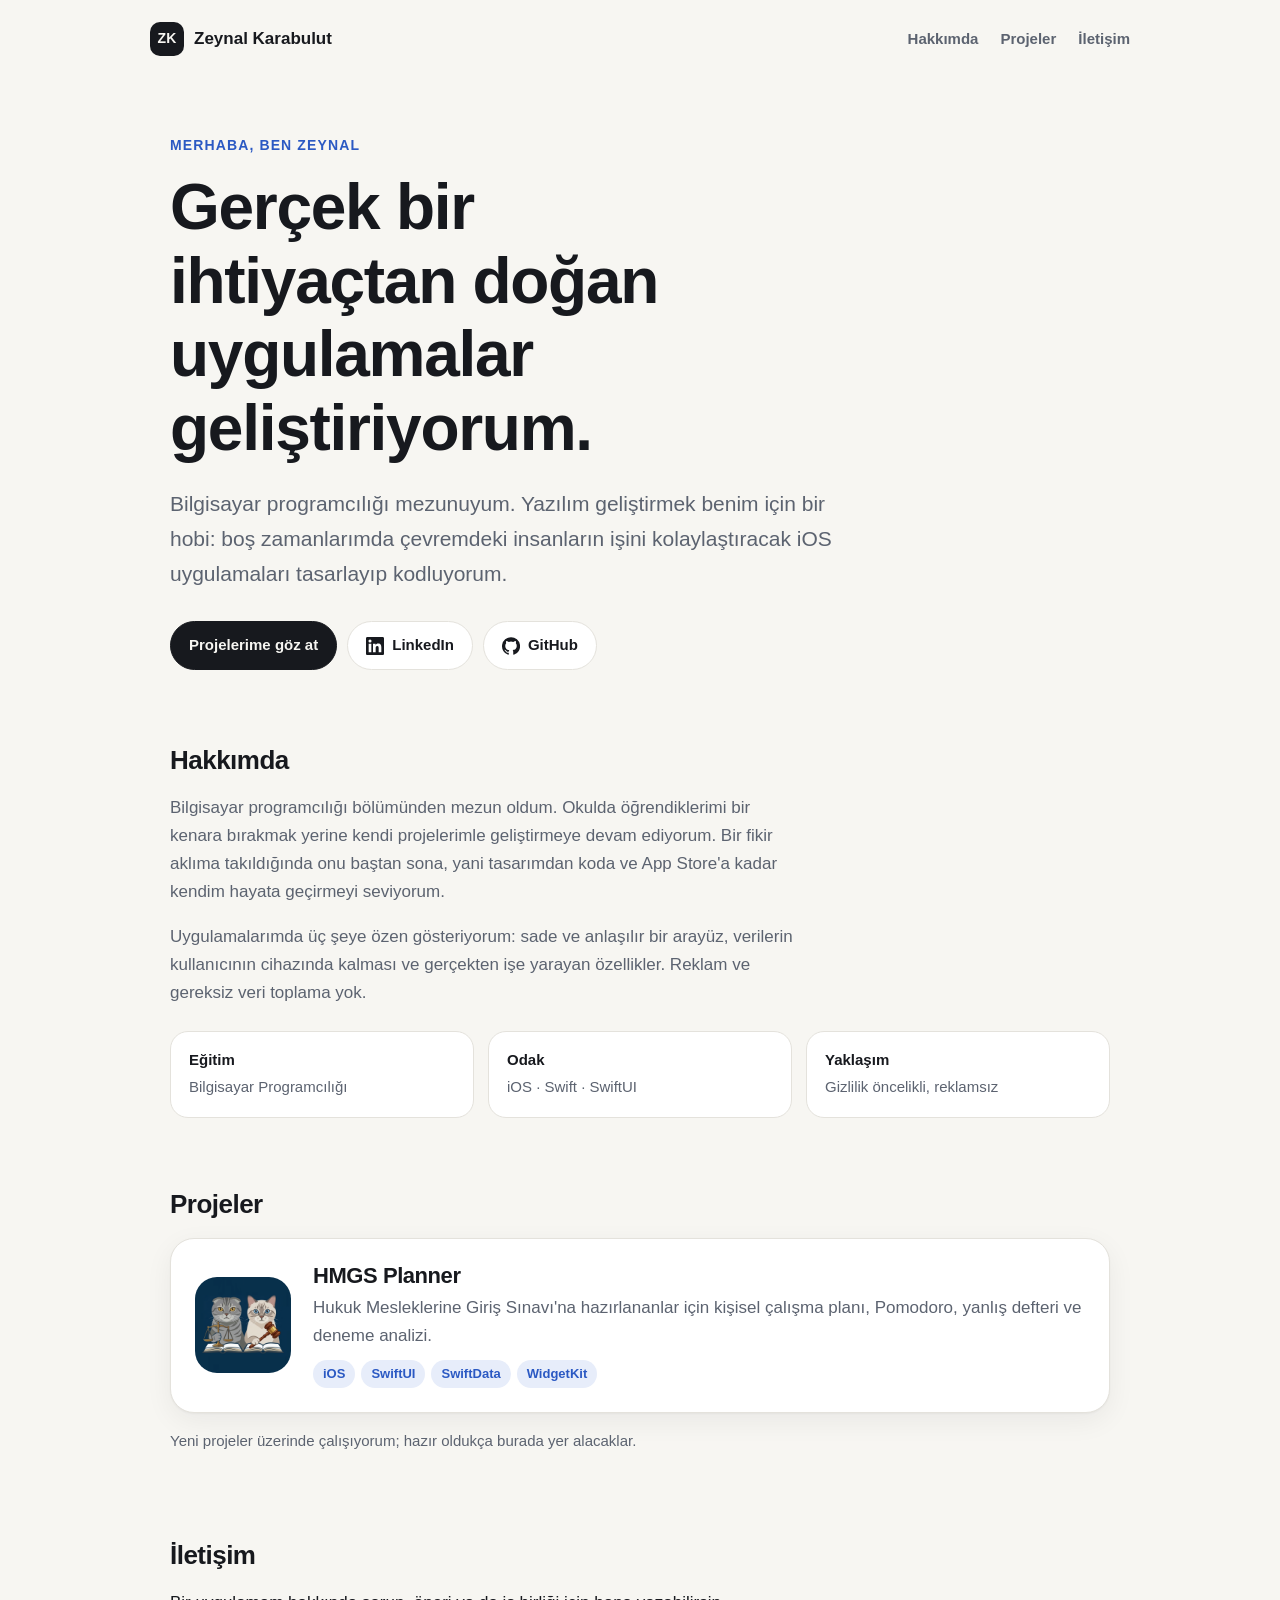
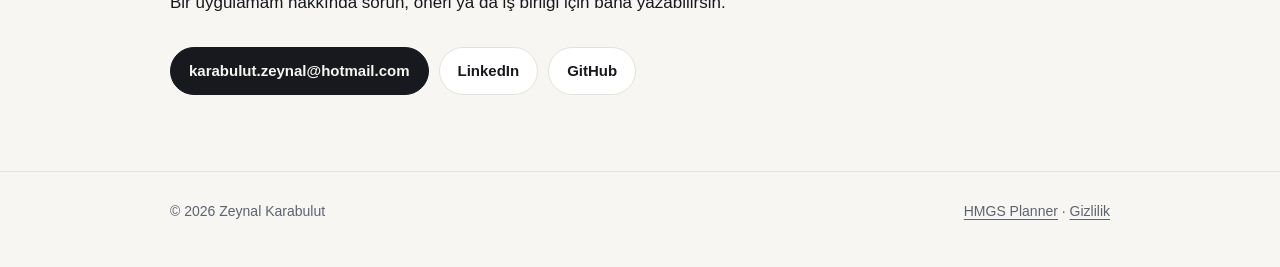
==== index.html @ d1e0a4f1 "Kişisel site: ana sayfa, HMGS Planner tanıtım, destek ve gizlilik sayfaları Co-Authored-By: Claude O" ====
<!doctype html>
<html lang="tr">
<head>
<meta charset="utf-8">
<meta name="viewport" content="width=device-width, initial-scale=1">
<title>Zeynal Karabulut – Yazılım geliştirici</title>
<meta name="description" content="Zeynal Karabulut: bilgisayar programcılığı mezunu, hobi olarak iOS uygulamaları geliştiriyor. Projeler, iletişim ve uygulama destek sayfaları.">
<meta property="og:title" content="Zeynal Karabulut">
<meta property="og:description" content="Bilgisayar programcılığı mezunu, hobi olarak iOS uygulamaları geliştiriyor.">
<meta property="og:url" content="https://zeynalkarabulut.com/">
<meta property="og:type" content="website">
<link rel="canonical" href="https://zeynalkarabulut.com/">
<link rel="stylesheet" href="/assets/style.css">
</head>
<body>
<header class="wrap nav">
  <a class="brand" href="/"><span class="mono">ZK</span><span>Zeynal Karabulut</span></a>
  <ul>
    <li><a href="#hakkimda">Hakkımda</a></li>
    <li><a href="#projeler">Projeler</a></li>
    <li><a href="#iletisim">İletişim</a></li>
  </ul>
</header>

<main class="wrap">
  <section class="intro">
    <p class="eyebrow">Merhaba, ben Zeynal</p>
    <h1>Gerçek bir ihtiyaçtan doğan uygulamalar geliştiriyorum.</h1>
    <p class="lead">Bilgisayar programcılığı mezunuyum. Yazılım geliştirmek benim için bir hobi: boş zamanlarımda çevremdeki insanların işini kolaylaştıracak iOS uygulamaları tasarlayıp kodluyorum.</p>
    <div class="links">
      <a class="btn primary" href="#projeler">Projelerime göz at</a>
      <a class="btn" href="https://www.linkedin.com/in/zeynal-karabulut-3a47b5211/" rel="me noopener" target="_blank">
        <svg viewBox="0 0 24 24" aria-hidden="true"><path d="M20.45 20.45h-3.56v-5.57c0-1.33-.02-3.04-1.85-3.04-1.86 0-2.14 1.45-2.14 2.94v5.67H9.35V9h3.41v1.56h.05c.48-.9 1.64-1.85 3.37-1.85 3.6 0 4.27 2.37 4.27 5.46v6.28zM5.34 7.43a2.06 2.06 0 1 1 0-4.13 2.06 2.06 0 0 1 0 4.13zM7.12 20.45H3.56V9h3.56v11.45zM22.22 0H1.77C.79 0 0 .77 0 1.73v20.54C0 23.23.79 24 1.77 24h20.45c.98 0 1.78-.77 1.78-1.73V1.73C24 .77 23.2 0 22.22 0z"/></svg>
        LinkedIn
      </a>
      <a class="btn" href="https://github.com/ByteBuccaneerr" rel="me noopener" target="_blank">
        <svg viewBox="0 0 24 24" aria-hidden="true"><path d="M12 .3a12 12 0 0 0-3.8 23.38c.6.12.83-.26.83-.57v-2.2c-3.34.73-4.04-1.42-4.04-1.42-.55-1.4-1.34-1.77-1.34-1.77-1.08-.74.09-.73.09-.73 1.2.09 1.83 1.24 1.83 1.24 1.07 1.83 2.8 1.3 3.49 1 .1-.78.42-1.3.76-1.6-2.67-.3-5.47-1.33-5.47-5.93 0-1.31.47-2.38 1.24-3.22-.13-.3-.54-1.52.12-3.18 0 0 1-.32 3.3 1.23a11.5 11.5 0 0 1 6 0c2.28-1.55 3.29-1.23 3.29-1.23.66 1.66.25 2.88.12 3.18.77.84 1.24 1.91 1.24 3.22 0 4.61-2.81 5.62-5.48 5.92.43.37.81 1.1.81 2.22v3.29c0 .32.22.7.83.58A12 12 0 0 0 12 .3"/></svg>
        GitHub
      </a>
    </div>
  </section>

  <section id="hakkimda" class="about">
    <h2 class="section-title">Hakkımda</h2>
    <p>Bilgisayar programcılığı bölümünden mezun oldum. Okulda öğrendiklerimi bir kenara bırakmak yerine kendi projelerimle geliştirmeye devam ediyorum. Bir fikir aklıma takıldığında onu baştan sona, yani tasarımdan koda ve App Store'a kadar kendim hayata geçirmeyi seviyorum.</p>
    <p>Uygulamalarımda üç şeye özen gösteriyorum: sade ve anlaşılır bir arayüz, verilerin kullanıcının cihazında kalması ve gerçekten işe yarayan özellikler. Reklam ve gereksiz veri toplama yok.</p>
    <div class="facts">
      <div class="fact"><b>Eğitim</b><span>Bilgisayar Programcılığı</span></div>
      <div class="fact"><b>Odak</b><span>iOS · Swift · SwiftUI</span></div>
      <div class="fact"><b>Yaklaşım</b><span>Gizlilik öncelikli, reklamsız</span></div>
    </div>
  </section>

  <section id="projeler">
    <h2 class="section-title">Projeler</h2>
    <a class="project" href="/hmgs-planner/">
      <img src="/assets/hmgs-planner/icon.png" alt="HMGS Planner simgesi" width="96" height="96">
      <div>
        <h3>HMGS Planner</h3>
        <p>Hukuk Mesleklerine Giriş Sınavı'na hazırlananlar için kişisel çalışma planı, Pomodoro, yanlış defteri ve deneme analizi.</p>
        <div class="tags"><span class="tag">iOS</span><span class="tag">SwiftUI</span><span class="tag">SwiftData</span><span class="tag">WidgetKit</span></div>
      </div>
    </a>
    <p class="note">Yeni projeler üzerinde çalışıyorum; hazır oldukça burada yer alacaklar.</p>
  </section>

  <section id="iletisim">
    <h2 class="section-title">İletişim</h2>
    <p>Bir uygulamam hakkında sorun, öneri ya da iş birliği için bana yazabilirsin.</p>
    <div class="links">
      <a class="btn primary" href="mailto:karabulut.zeynal@hotmail.com">karabulut.zeynal@hotmail.com</a>
      <a class="btn" href="https://www.linkedin.com/in/zeynal-karabulut-3a47b5211/" rel="me noopener" target="_blank">LinkedIn</a>
      <a class="btn" href="https://github.com/ByteBuccaneerr" rel="me noopener" target="_blank">GitHub</a>
    </div>
  </section>
</main>

<footer>
  <div class="wrap">
    <span>© 2026 Zeynal Karabulut</span>
    <span><a href="/hmgs-planner/">HMGS Planner</a> · <a href="/hmgs-planner/gizlilik.html">Gizlilik</a></span>
  </div>
</footer>
</body>
</html>
---- assets/style.css ----
:root {
  --bg: #F7F6F2;
  --surface: #FFFFFF;
  --ink: #17191E;
  --muted: #5C6370;
  --line: #E4E2DC;
  --accent: #2B59C3;
  --accent-soft: #E7EDFA;
  --hmgs-a: #22343B;
  --hmgs-b: #4A7C70;
  --radius: 18px;
  --shadow: 0 1px 2px rgba(20, 22, 28, .04), 0 8px 28px rgba(20, 22, 28, .06);
}
@media (prefers-color-scheme: dark) {
  :root {
    --bg: #0F1115;
    --surface: #171A20;
    --ink: #ECEEF2;
    --muted: #A1A8B3;
    --line: #262A32;
    --accent: #7FA2F2;
    --accent-soft: #1B2436;
    --shadow: 0 1px 2px rgba(0, 0, 0, .3), 0 8px 28px rgba(0, 0, 0, .25);
  }
}

* { box-sizing: border-box; }
html { -webkit-text-size-adjust: 100%; }
body {
  margin: 0;
  background: var(--bg);
  color: var(--ink);
  font: 17px/1.65 -apple-system, BlinkMacSystemFont, "SF Pro Text", "Segoe UI", Roboto, sans-serif;
}
a { color: var(--accent); text-underline-offset: 3px; }
img { max-width: 100%; display: block; }
h1, h2, h3 { line-height: 1.15; letter-spacing: -0.02em; margin: 0; }

.wrap { max-width: 980px; margin: 0 auto; padding: 0 20px; }
.narrow { max-width: 720px; }

/* Üst menü */
.nav { display: flex; align-items: center; justify-content: space-between; padding: 22px 0; gap: 16px; }
.brand { display: flex; align-items: center; gap: 10px; font-weight: 700; color: var(--ink); text-decoration: none; }
.mono {
  width: 34px; height: 34px; border-radius: 10px; display: grid; place-items: center;
  background: var(--ink); color: var(--bg); font-size: 14px; font-weight: 800; letter-spacing: .02em;
}
.nav ul { list-style: none; display: flex; gap: 22px; margin: 0; padding: 0; }
.nav ul a { color: var(--muted); text-decoration: none; font-size: 15px; font-weight: 600; }
.nav ul a:hover, .nav ul a[aria-current="page"] { color: var(--ink); }

/* Ana sayfa giriş */
.intro { padding: 56px 0 40px; }
.eyebrow { color: var(--accent); font-weight: 700; font-size: 14px; letter-spacing: .08em; text-transform: uppercase; margin: 0 0 14px; }
.intro h1 { font-size: clamp(38px, 7vw, 64px); max-width: 14ch; }
.intro .lead { font-size: clamp(18px, 2.4vw, 21px); color: var(--muted); max-width: 60ch; margin: 22px 0 0; }
.links { display: flex; flex-wrap: wrap; gap: 10px; margin-top: 30px; }
.btn {
  display: inline-flex; align-items: center; gap: 8px; padding: 11px 18px; border-radius: 999px;
  font-weight: 700; font-size: 15px; text-decoration: none; border: 1px solid var(--line);
  background: var(--surface); color: var(--ink);
}
.btn:hover { border-color: var(--muted); }
.btn.primary { background: var(--ink); color: var(--bg); border-color: var(--ink); }
.btn svg { width: 18px; height: 18px; fill: currentColor; }

section { padding: 36px 0; }
.section-title { font-size: 26px; margin-bottom: 18px; }
.about p { color: var(--muted); max-width: 66ch; }
.facts { display: grid; grid-template-columns: repeat(auto-fit, minmax(200px, 1fr)); gap: 14px; margin-top: 24px; }
.fact { background: var(--surface); border: 1px solid var(--line); border-radius: var(--radius); padding: 16px 18px; }
.fact b { display: block; font-size: 15px; }
.fact span { color: var(--muted); font-size: 15px; }

/* Proje kartı */
.project {
  display: grid; grid-template-columns: 96px 1fr; gap: 22px; align-items: center;
  background: var(--surface); border: 1px solid var(--line); border-radius: 24px; padding: 24px;
  box-shadow: var(--shadow); text-decoration: none; color: inherit; transition: transform .2s ease;
}
.project:hover { transform: translateY(-2px); }
.project img { width: 96px; height: 96px; border-radius: 22px; }
.project h3 { font-size: 22px; }
.project p { margin: 6px 0 10px; color: var(--muted); }
.tags { display: flex; flex-wrap: wrap; gap: 6px; }
.tag { font-size: 13px; font-weight: 600; padding: 3px 10px; border-radius: 999px; background: var(--accent-soft); color: var(--accent); }
.more { font-weight: 700; font-size: 15px; color: var(--accent); }
.note { color: var(--muted); font-size: 15px; margin-top: 16px; }

/* Proje sayfası */
.app-hero {
  background: linear-gradient(140deg, var(--hmgs-a), var(--hmgs-b));
  color: #fff; border-radius: 28px; padding: 40px 32px; margin-top: 8px;
  display: grid; grid-template-columns: auto 1fr; gap: 28px; align-items: center;
}
.app-hero img { width: 120px; height: 120px; border-radius: 27px; box-shadow: 0 10px 30px rgba(0,0,0,.25); }
.app-hero h1 { font-size: clamp(32px, 5vw, 46px); }
.app-hero p { margin: 10px 0 0; opacity: .9; max-width: 56ch; }
.app-hero .meta { font-size: 14px; opacity: .75; margin-top: 14px; }
.app-hero .btn { background: #fff; color: var(--hmgs-a); border-color: #fff; margin-top: 18px; }

.shots { display: grid; grid-template-columns: repeat(4, minmax(150px, 1fr)); gap: 16px; overflow-x: auto; padding: 4px 2px 12px; scroll-snap-type: x mandatory; }
.shots img { border-radius: 26px; border: 1px solid var(--line); box-shadow: var(--shadow); scroll-snap-align: start; aspect-ratio: 1179 / 2556; object-fit: cover; width: 100%; }

.features { display: grid; grid-template-columns: repeat(auto-fit, minmax(260px, 1fr)); gap: 14px; }
.feature { background: var(--surface); border: 1px solid var(--line); border-radius: var(--radius); padding: 20px 22px; }
.feature h3 { font-size: 18px; margin-bottom: 6px; }
.feature p { margin: 0; color: var(--muted); font-size: 16px; }

.faq details { background: var(--surface); border: 1px solid var(--line); border-radius: 14px; padding: 14px 18px; margin: 10px 0; }
.faq summary { font-weight: 700; cursor: pointer; }
.faq details p { color: var(--muted); margin: 10px 0 2px; }

.support { background: var(--accent-soft); border-radius: var(--radius); padding: 24px; }
.support h2 { font-size: 22px; margin-bottom: 8px; }
.support p { margin: 0 0 12px; }

/* Metin sayfaları (gizlilik) */
.doc { padding: 24px 0 64px; }
.doc h1 { font-size: clamp(30px, 5vw, 42px); margin: 10px 0 6px; }
.doc h2 { font-size: 20px; margin: 30px 0 6px; }
.doc p, .doc li { color: var(--ink); }
.doc .muted { color: var(--muted); }
.back { text-decoration: none; font-weight: 700; font-size: 15px; }

footer { border-top: 1px solid var(--line); margin-top: 40px; padding: 28px 0 44px; color: var(--muted); font-size: 14px; }
footer .wrap { display: flex; flex-wrap: wrap; justify-content: space-between; gap: 12px; }
footer a { color: var(--muted); }

@media (max-width: 640px) {
  .nav ul { gap: 16px; }
  .brand span:last-child { display: none; }
  .project { grid-template-columns: 64px 1fr; padding: 18px; gap: 16px; }
  .project img { width: 64px; height: 64px; border-radius: 15px; }
  .app-hero { grid-template-columns: 1fr; padding: 28px 22px; }
  .app-hero img { width: 88px; height: 88px; border-radius: 20px; }
  .shots { grid-template-columns: repeat(4, 62%); }
}
@media (prefers-reduced-motion: reduce) { .project { transition: none; } }
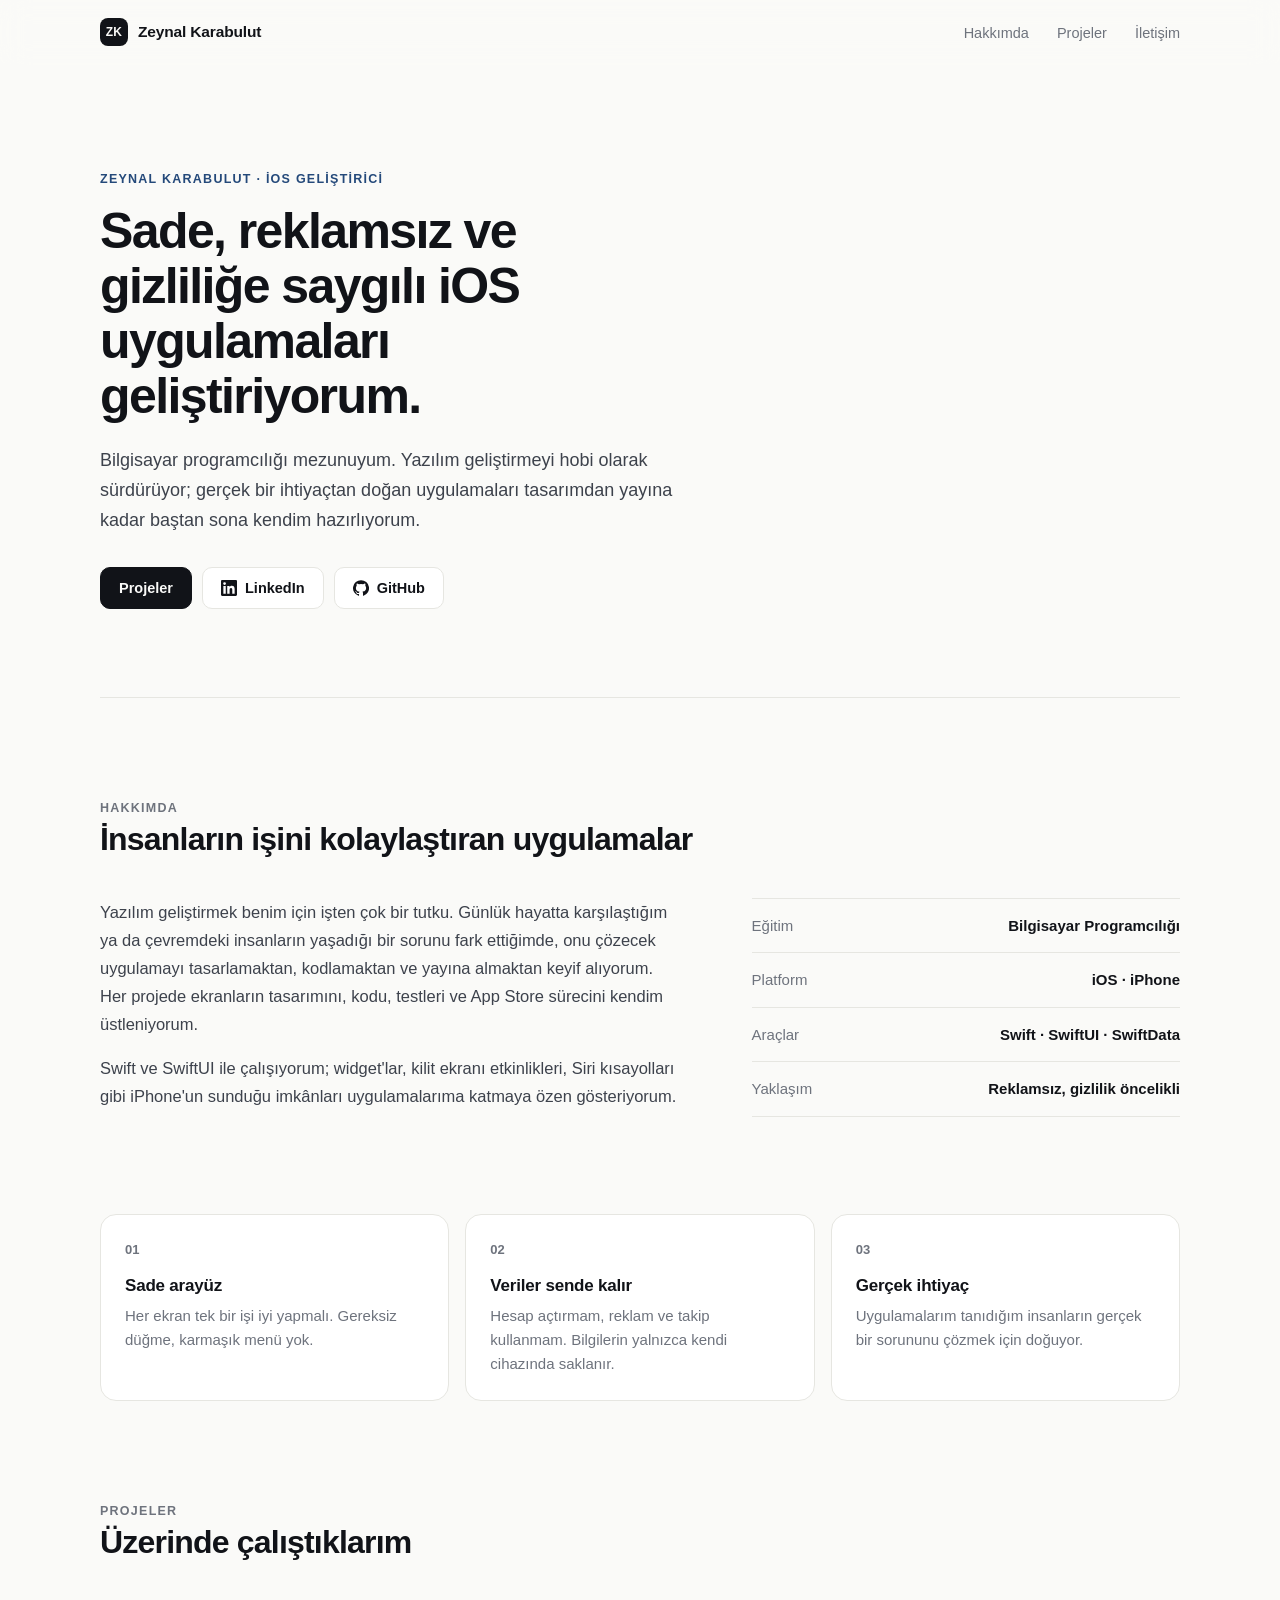
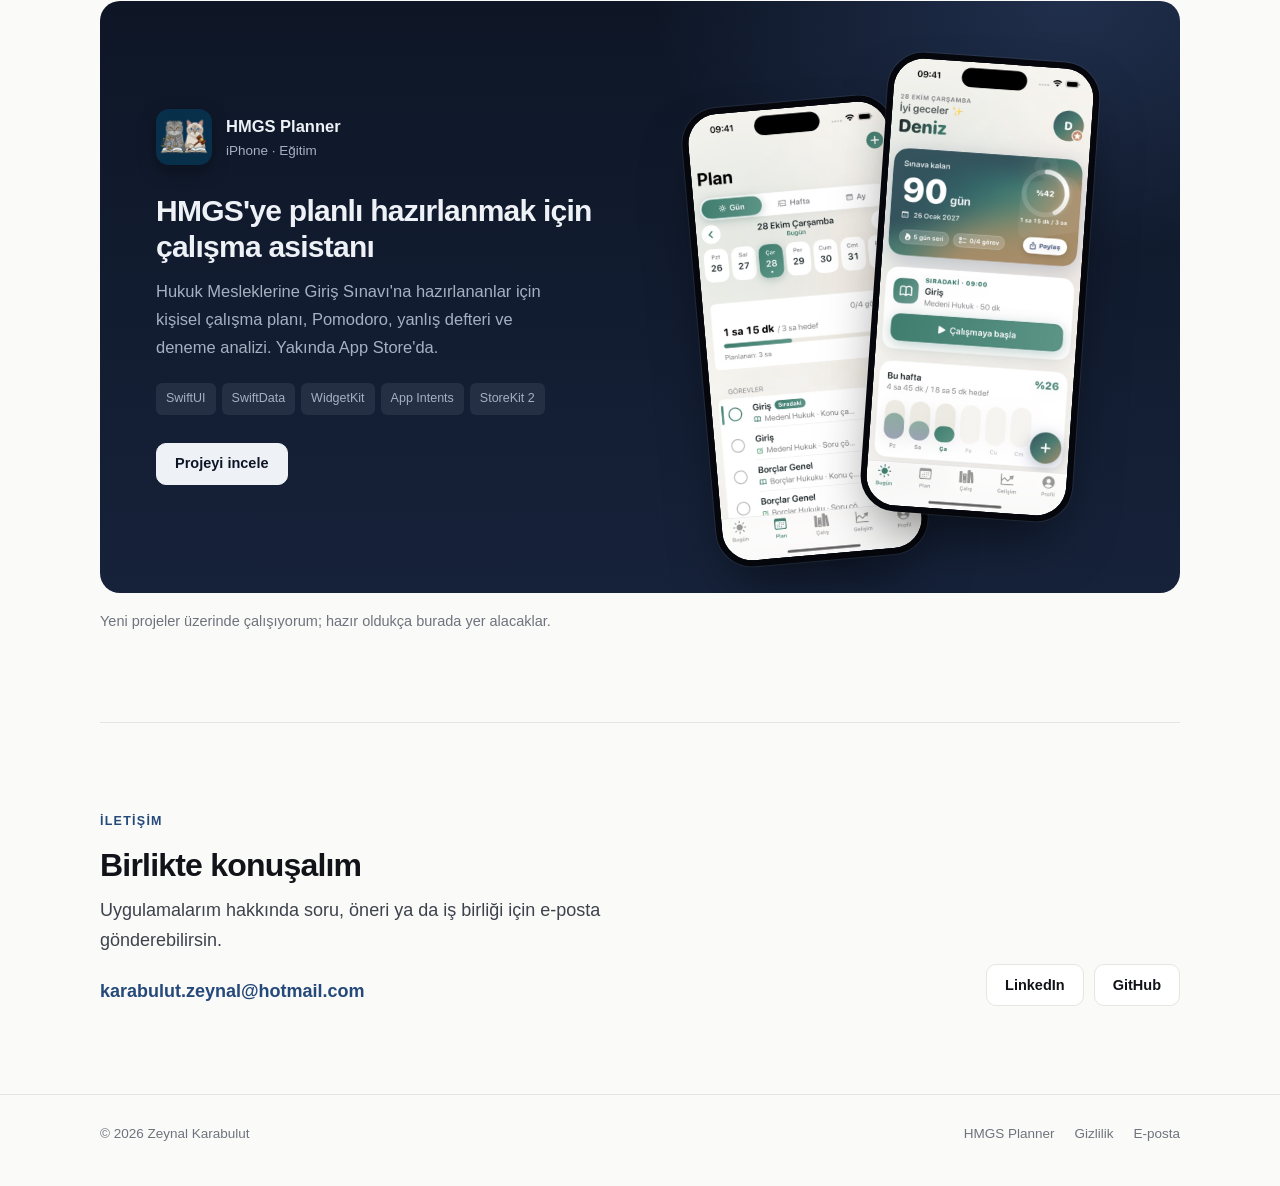
==== commit 57620bc9: "Yeni tasarım: sade tipografi, proje vitrini, yenilenen HMGS Planner ve gizlilik sayfaları Co-Authore" ====
--- a/index.html
+++ b/index.html
@@ -3,82 +3,133 @@
 <head>
 <meta charset="utf-8">
 <meta name="viewport" content="width=device-width, initial-scale=1">
-<title>Zeynal Karabulut – Yazılım geliştirici</title>
-<meta name="description" content="Zeynal Karabulut: bilgisayar programcılığı mezunu, hobi olarak iOS uygulamaları geliştiriyor. Projeler, iletişim ve uygulama destek sayfaları.">
+<title>Zeynal Karabulut – iOS uygulama geliştirici</title>
+<meta name="description" content="Zeynal Karabulut: bilgisayar programcılığı mezunu, hobi olarak sade, reklamsız ve gizliliğe saygılı iOS uygulamaları geliştiriyor.">
+<meta name="theme-color" content="#F4F1EA" media="(prefers-color-scheme: light)">
+<meta name="theme-color" content="#0F1115" media="(prefers-color-scheme: dark)">
 <meta property="og:title" content="Zeynal Karabulut">
 <meta property="og:description" content="Bilgisayar programcılığı mezunu, hobi olarak iOS uygulamaları geliştiriyor.">
 <meta property="og:url" content="https://zeynalkarabulut.com/">
 <meta property="og:type" content="website">
 <link rel="canonical" href="https://zeynalkarabulut.com/">
 <link rel="stylesheet" href="/assets/style.css">
+<script>document.documentElement.classList.add('js')</script>
+<script src="/assets/site.js" defer></script>
 </head>
 <body>
-<header class="wrap nav">
-  <a class="brand" href="/"><span class="mono">ZK</span><span>Zeynal Karabulut</span></a>
-  <ul>
-    <li><a href="#hakkimda">Hakkımda</a></li>
-    <li><a href="#projeler">Projeler</a></li>
-    <li><a href="#iletisim">İletişim</a></li>
-  </ul>
+<header class="nav">
+  <div class="wrap">
+    <a class="brand" href="/"><span class="mark">ZK</span>Zeynal Karabulut</a>
+    <ul>
+      <li><a href="#hakkimda">Hakkımda</a></li>
+      <li><a href="#projeler">Projeler</a></li>
+      <li><a class="cta" href="#iletisim">İletişim</a></li>
+    </ul>
+  </div>
 </header>
 
-<main class="wrap">
-  <section class="intro">
-    <p class="eyebrow">Merhaba, ben Zeynal</p>
-    <h1>Gerçek bir ihtiyaçtan doğan uygulamalar geliştiriyorum.</h1>
-    <p class="lead">Bilgisayar programcılığı mezunuyum. Yazılım geliştirmek benim için bir hobi: boş zamanlarımda çevremdeki insanların işini kolaylaştıracak iOS uygulamaları tasarlayıp kodluyorum.</p>
-    <div class="links">
-      <a class="btn primary" href="#projeler">Projelerime göz at</a>
-      <a class="btn" href="https://www.linkedin.com/in/zeynal-karabulut-3a47b5211/" rel="me noopener" target="_blank">
-        <svg viewBox="0 0 24 24" aria-hidden="true"><path d="M20.45 20.45h-3.56v-5.57c0-1.33-.02-3.04-1.85-3.04-1.86 0-2.14 1.45-2.14 2.94v5.67H9.35V9h3.41v1.56h.05c.48-.9 1.64-1.85 3.37-1.85 3.6 0 4.27 2.37 4.27 5.46v6.28zM5.34 7.43a2.06 2.06 0 1 1 0-4.13 2.06 2.06 0 0 1 0 4.13zM7.12 20.45H3.56V9h3.56v11.45zM22.22 0H1.77C.79 0 0 .77 0 1.73v20.54C0 23.23.79 24 1.77 24h20.45c.98 0 1.78-.77 1.78-1.73V1.73C24 .77 23.2 0 22.22 0z"/></svg>
-        LinkedIn
-      </a>
-      <a class="btn" href="https://github.com/ByteBuccaneerr" rel="me noopener" target="_blank">
-        <svg viewBox="0 0 24 24" aria-hidden="true"><path d="M12 .3a12 12 0 0 0-3.8 23.38c.6.12.83-.26.83-.57v-2.2c-3.34.73-4.04-1.42-4.04-1.42-.55-1.4-1.34-1.77-1.34-1.77-1.08-.74.09-.73.09-.73 1.2.09 1.83 1.24 1.83 1.24 1.07 1.83 2.8 1.3 3.49 1 .1-.78.42-1.3.76-1.6-2.67-.3-5.47-1.33-5.47-5.93 0-1.31.47-2.38 1.24-3.22-.13-.3-.54-1.52.12-3.18 0 0 1-.32 3.3 1.23a11.5 11.5 0 0 1 6 0c2.28-1.55 3.29-1.23 3.29-1.23.66 1.66.25 2.88.12 3.18.77.84 1.24 1.91 1.24 3.22 0 4.61-2.81 5.62-5.48 5.92.43.37.81 1.1.81 2.22v3.29c0 .32.22.7.83.58A12 12 0 0 0 12 .3"/></svg>
-        GitHub
-      </a>
+<main>
+  <section class="hero">
+    <div class="wrap">
+      <p class="kicker reveal">Zeynal Karabulut · iOS Geliştirici</p>
+      <h1 class="reveal">Sade, reklamsız ve gizliliğe saygılı iOS uygulamaları geliştiriyorum.</h1>
+      <p class="lead reveal">Bilgisayar programcılığı mezunuyum. Yazılım geliştirmeyi hobi olarak sürdürüyor; gerçek bir ihtiyaçtan doğan uygulamaları tasarımdan yayına kadar baştan sona kendim hazırlıyorum.</p>
+      <div class="row reveal">
+        <a class="btn solid" href="#projeler">Projeler</a>
+        <a class="btn" href="https://www.linkedin.com/in/zeynal-karabulut-3a47b5211/" rel="me noopener" target="_blank">
+          <svg viewBox="0 0 24 24" aria-hidden="true"><path d="M20.45 20.45h-3.56v-5.57c0-1.33-.02-3.04-1.85-3.04-1.86 0-2.14 1.45-2.14 2.94v5.67H9.35V9h3.41v1.56h.05c.48-.9 1.64-1.85 3.37-1.85 3.6 0 4.27 2.37 4.27 5.46v6.28zM5.34 7.43a2.06 2.06 0 1 1 0-4.13 2.06 2.06 0 0 1 0 4.13zM7.12 20.45H3.56V9h3.56v11.45zM22.22 0H1.77C.79 0 0 .77 0 1.73v20.54C0 23.23.79 24 1.77 24h20.45c.98 0 1.78-.77 1.78-1.73V1.73C24 .77 23.2 0 22.22 0z"/></svg>
+          LinkedIn
+        </a>
+        <a class="btn" href="https://github.com/ByteBuccaneerr" rel="me noopener" target="_blank">
+          <svg viewBox="0 0 24 24" aria-hidden="true"><path d="M12 .3a12 12 0 0 0-3.8 23.38c.6.12.83-.26.83-.57v-2.2c-3.34.73-4.04-1.42-4.04-1.42-.55-1.4-1.34-1.77-1.34-1.77-1.08-.74.09-.73.09-.73 1.2.09 1.83 1.24 1.83 1.24 1.07 1.83 2.8 1.3 3.49 1 .1-.78.42-1.3.76-1.6-2.67-.3-5.47-1.33-5.47-5.93 0-1.31.47-2.38 1.24-3.22-.13-.3-.54-1.52.12-3.18 0 0 1-.32 3.3 1.23a11.5 11.5 0 0 1 6 0c2.28-1.55 3.29-1.23 3.29-1.23.66 1.66.25 2.88.12 3.18.77.84 1.24 1.91 1.24 3.22 0 4.61-2.81 5.62-5.48 5.92.43.37.81 1.1.81 2.22v3.29c0 .32.22.7.83.58A12 12 0 0 0 12 .3"/></svg>
+          GitHub
+        </a>
+      </div>
     </div>
   </section>
 
-  <section id="hakkimda" class="about">
-    <h2 class="section-title">Hakkımda</h2>
-    <p>Bilgisayar programcılığı bölümünden mezun oldum. Okulda öğrendiklerimi bir kenara bırakmak yerine kendi projelerimle geliştirmeye devam ediyorum. Bir fikir aklıma takıldığında onu baştan sona, yani tasarımdan koda ve App Store'a kadar kendim hayata geçirmeyi seviyorum.</p>
-    <p>Uygulamalarımda üç şeye özen gösteriyorum: sade ve anlaşılır bir arayüz, verilerin kullanıcının cihazında kalması ve gerçekten işe yarayan özellikler. Reklam ve gereksiz veri toplama yok.</p>
-    <div class="facts">
-      <div class="fact"><b>Eğitim</b><span>Bilgisayar Programcılığı</span></div>
-      <div class="fact"><b>Odak</b><span>iOS · Swift · SwiftUI</span></div>
-      <div class="fact"><b>Yaklaşım</b><span>Gizlilik öncelikli, reklamsız</span></div>
+  <div class="wrap"><hr class="rule"></div>
+
+  <section id="hakkimda">
+    <div class="wrap">
+      <div class="section-head reveal">
+        <p class="kicker">Hakkımda</p>
+        <h2>İnsanların işini kolaylaştıran uygulamalar</h2>
+      </div>
+      <div class="about-grid">
+        <div class="copy reveal">
+          <p>Yazılım geliştirmek benim için işten çok bir tutku. Günlük hayatta karşılaştığım ya da çevremdeki insanların yaşadığı bir sorunu fark ettiğimde, onu çözecek uygulamayı tasarlamaktan, kodlamaktan ve yayına almaktan keyif alıyorum. Her projede ekranların tasarımını, kodu, testleri ve App Store sürecini kendim üstleniyorum.</p>
+          <p>Swift ve SwiftUI ile çalışıyorum; widget'lar, kilit ekranı etkinlikleri, Siri kısayolları gibi iPhone'un sunduğu imkânları uygulamalarıma katmaya özen gösteriyorum.</p>
+        </div>
+        <ul class="facts reveal">
+          <li><span>Eğitim</span><b>Bilgisayar Programcılığı</b></li>
+          <li><span>Platform</span><b>iOS · iPhone</b></li>
+          <li><span>Araçlar</span><b>Swift · SwiftUI · SwiftData</b></li>
+          <li><span>Yaklaşım</span><b>Reklamsız, gizlilik öncelikli</b></li>
+        </ul>
+      </div>
     </div>
   </section>
 
-  <section id="projeler">
-    <h2 class="section-title">Projeler</h2>
-    <a class="project" href="/hmgs-planner/">
-      <img src="/assets/hmgs-planner/icon.png" alt="HMGS Planner simgesi" width="96" height="96">
-      <div>
-        <h3>HMGS Planner</h3>
-        <p>Hukuk Mesleklerine Giriş Sınavı'na hazırlananlar için kişisel çalışma planı, Pomodoro, yanlış defteri ve deneme analizi.</p>
-        <div class="tags"><span class="tag">iOS</span><span class="tag">SwiftUI</span><span class="tag">SwiftData</span><span class="tag">WidgetKit</span></div>
+  <section style="padding-top:0">
+    <div class="wrap">
+      <div class="principles reveal" style="margin-top:0">
+        <div class="principle"><span class="num">01</span><h3>Sade arayüz</h3><p>Her ekran tek bir işi iyi yapmalı. Gereksiz düğme, karmaşık menü yok.</p></div>
+        <div class="principle"><span class="num">02</span><h3>Veriler sende kalır</h3><p>Hesap açtırmam, reklam ve takip kullanmam. Bilgilerin yalnızca kendi cihazında saklanır.</p></div>
+        <div class="principle"><span class="num">03</span><h3>Gerçek ihtiyaç</h3><p>Uygulamalarım tanıdığım insanların gerçek bir sorununu çözmek için doğuyor.</p></div>
       </div>
-    </a>
-    <p class="note">Yeni projeler üzerinde çalışıyorum; hazır oldukça burada yer alacaklar.</p>
+    </div>
   </section>
 
+  <section id="projeler" style="padding-top:0">
+    <div class="wrap">
+      <div class="section-head reveal">
+        <p class="kicker">Projeler</p>
+        <h2>Üzerinde çalıştıklarım</h2>
+      </div>
+
+      <a class="feature-project reveal" href="/hmgs-planner/">
+        <div>
+          <div class="app-id">
+            <img src="/assets/hmgs-planner/icon.png" alt="" width="64" height="64">
+            <div><b>HMGS Planner</b><small>iPhone · Eğitim</small></div>
+          </div>
+          <h3>HMGS'ye planlı hazırlanmak için çalışma asistanı</h3>
+          <p>Hukuk Mesleklerine Giriş Sınavı'na hazırlananlar için kişisel çalışma planı, Pomodoro, yanlış defteri ve deneme analizi. Yakında App Store'da.</p>
+          <div class="chips"><span class="chip">SwiftUI</span><span class="chip">SwiftData</span><span class="chip">WidgetKit</span><span class="chip">App Intents</span><span class="chip">StoreKit 2</span></div>
+          <span class="btn light">Projeyi incele</span>
+        </div>
+        <div class="phones" aria-hidden="true">
+          <div class="phone p1"><img src="/assets/hmgs-planner/plan.jpg" alt="" loading="lazy"></div>
+          <div class="phone p2"><img src="/assets/hmgs-planner/home.jpg" alt="" loading="lazy"></div>
+        </div>
+      </a>
+      <p class="more-soon reveal">Yeni projeler üzerinde çalışıyorum; hazır oldukça burada yer alacaklar.</p>
+    </div>
+  </section>
+
+  <div class="wrap"><hr class="rule"></div>
+
   <section id="iletisim">
-    <h2 class="section-title">İletişim</h2>
-    <p>Bir uygulamam hakkında sorun, öneri ya da iş birliği için bana yazabilirsin.</p>
-    <div class="links">
-      <a class="btn primary" href="mailto:karabulut.zeynal@hotmail.com">karabulut.zeynal@hotmail.com</a>
-      <a class="btn" href="https://www.linkedin.com/in/zeynal-karabulut-3a47b5211/" rel="me noopener" target="_blank">LinkedIn</a>
-      <a class="btn" href="https://github.com/ByteBuccaneerr" rel="me noopener" target="_blank">GitHub</a>
+    <div class="wrap contact-grid reveal">
+      <div>
+        <p class="kicker">İletişim</p>
+        <h2>Birlikte konuşalım</h2>
+        <p class="lead">Uygulamalarım hakkında soru, öneri ya da iş birliği için e-posta gönderebilirsin.</p>
+        <a class="mail" href="mailto:karabulut.zeynal@hotmail.com">karabulut.zeynal@hotmail.com</a>
+      </div>
+      <div class="row">
+        <a class="btn" href="https://www.linkedin.com/in/zeynal-karabulut-3a47b5211/" rel="me noopener" target="_blank">LinkedIn</a>
+        <a class="btn" href="https://github.com/ByteBuccaneerr" rel="me noopener" target="_blank">GitHub</a>
+      </div>
     </div>
   </section>
 </main>
 
 <footer>
   <div class="wrap">
-    <span>© 2026 Zeynal Karabulut</span>
-    <span><a href="/hmgs-planner/">HMGS Planner</a> · <a href="/hmgs-planner/gizlilik.html">Gizlilik</a></span>
+    <span>© <span id="year">2026</span> Zeynal Karabulut</span>
+    <nav><a href="/hmgs-planner/">HMGS Planner</a><a href="/hmgs-planner/gizlilik.html">Gizlilik</a><a href="mailto:karabulut.zeynal@hotmail.com">E-posta</a></nav>
   </div>
 </footer>
 </body>
--- a/assets/style.css
+++ b/assets/style.css
@@ -1,140 +1,257 @@
+/* zeynalkarabulut.com – tasarım sistemi
+   Tek yazı ailesi (cihazın sistem fontu), ölçülü tipografi ölçeği, 8px ızgara.
+   Üçüncü taraf font ya da istek yok. */
+
 :root {
-  --bg: #F7F6F2;
-  --surface: #FFFFFF;
-  --ink: #17191E;
-  --muted: #5C6370;
-  --line: #E4E2DC;
-  --accent: #2B59C3;
-  --accent-soft: #E7EDFA;
-  --hmgs-a: #22343B;
-  --hmgs-b: #4A7C70;
-  --radius: 18px;
-  --shadow: 0 1px 2px rgba(20, 22, 28, .04), 0 8px 28px rgba(20, 22, 28, .06);
+  --bg: #FAFAF8;
+  --bg-2: #F2F2EE;
+  --card: #FFFFFF;
+  --ink: #111318;
+  --ink-2: #3D424C;
+  --muted: #6E737D;
+  --line: #E6E6E1;
+  --accent: #24497A;
+  --night: #0E1626;
+  --night-2: #16223A;
+  --night-ink: #EEF1F6;
+  --night-muted: #A6B0C3;
+  --sans: -apple-system, BlinkMacSystemFont, "SF Pro Text", "Inter", "Segoe UI", Roboto, "Helvetica Neue", sans-serif;
+  --display: -apple-system, BlinkMacSystemFont, "SF Pro Display", "Inter", "Segoe UI", Roboto, "Helvetica Neue", sans-serif;
+  --radius: 16px;
+  --ease: cubic-bezier(.2, .7, .2, 1);
 }
 @media (prefers-color-scheme: dark) {
   :root {
-    --bg: #0F1115;
-    --surface: #171A20;
-    --ink: #ECEEF2;
-    --muted: #A1A8B3;
-    --line: #262A32;
-    --accent: #7FA2F2;
-    --accent-soft: #1B2436;
-    --shadow: 0 1px 2px rgba(0, 0, 0, .3), 0 8px 28px rgba(0, 0, 0, .25);
+    --bg: #0E0F12;
+    --bg-2: #15171B;
+    --card: #16181C;
+    --ink: #EDEEF0;
+    --ink-2: #C3C7CE;
+    --muted: #8C919A;
+    --line: #25282E;
+    --accent: #8FB1E3;
+    --night: #0B1220;
+    --night-2: #121C30;
   }
 }
 
 * { box-sizing: border-box; }
-html { -webkit-text-size-adjust: 100%; }
+html { -webkit-text-size-adjust: 100%; scroll-behavior: smooth; scroll-padding-top: 80px; }
 body {
-  margin: 0;
-  background: var(--bg);
-  color: var(--ink);
-  font: 17px/1.65 -apple-system, BlinkMacSystemFont, "SF Pro Text", "Segoe UI", Roboto, sans-serif;
-}
-a { color: var(--accent); text-underline-offset: 3px; }
+  margin: 0; background: var(--bg); color: var(--ink);
+  font: 16.5px/1.7 var(--sans); -webkit-font-smoothing: antialiased; text-rendering: optimizeLegibility;
+}
 img { max-width: 100%; display: block; }
-h1, h2, h3 { line-height: 1.15; letter-spacing: -0.02em; margin: 0; }
-
-.wrap { max-width: 980px; margin: 0 auto; padding: 0 20px; }
-.narrow { max-width: 720px; }
-
-/* Üst menü */
-.nav { display: flex; align-items: center; justify-content: space-between; padding: 22px 0; gap: 16px; }
-.brand { display: flex; align-items: center; gap: 10px; font-weight: 700; color: var(--ink); text-decoration: none; }
-.mono {
-  width: 34px; height: 34px; border-radius: 10px; display: grid; place-items: center;
-  background: var(--ink); color: var(--bg); font-size: 14px; font-weight: 800; letter-spacing: .02em;
-}
-.nav ul { list-style: none; display: flex; gap: 22px; margin: 0; padding: 0; }
-.nav ul a { color: var(--muted); text-decoration: none; font-size: 15px; font-weight: 600; }
-.nav ul a:hover, .nav ul a[aria-current="page"] { color: var(--ink); }
-
-/* Ana sayfa giriş */
-.intro { padding: 56px 0 40px; }
-.eyebrow { color: var(--accent); font-weight: 700; font-size: 14px; letter-spacing: .08em; text-transform: uppercase; margin: 0 0 14px; }
-.intro h1 { font-size: clamp(38px, 7vw, 64px); max-width: 14ch; }
-.intro .lead { font-size: clamp(18px, 2.4vw, 21px); color: var(--muted); max-width: 60ch; margin: 22px 0 0; }
-.links { display: flex; flex-wrap: wrap; gap: 10px; margin-top: 30px; }
+a { color: inherit; }
+::selection { background: var(--accent); color: #fff; }
+
+.wrap { width: min(1080px, 100% - 48px); margin-inline: auto; }
+.narrow { width: min(720px, 100% - 48px); margin-inline: auto; }
+
+/* ---------- Tipografi ---------- */
+h1, h2, h3 { font-family: var(--display); color: var(--ink); margin: 0; }
+h1 { font-size: clamp(34px, 4.4vw, 50px); line-height: 1.1; font-weight: 650; letter-spacing: -0.032em; }
+h2 { font-size: clamp(26px, 2.8vw, 32px); line-height: 1.2; font-weight: 650; letter-spacing: -0.025em; }
+h3 { font-size: 17px; line-height: 1.35; font-weight: 620; letter-spacing: -0.012em; }
+.kicker { margin: 0 0 14px; font-size: 12.5px; font-weight: 650; letter-spacing: .1em; text-transform: uppercase; color: var(--accent); }
+.lead { font-size: 18px; line-height: 1.65; color: var(--ink-2); max-width: 60ch; margin: 0; }
+.muted { color: var(--muted); }
+
+/* ---------- Menü ---------- */
+.nav {
+  position: sticky; top: 0; z-index: 20;
+  background: color-mix(in srgb, var(--bg) 82%, transparent);
+  backdrop-filter: saturate(160%) blur(14px); -webkit-backdrop-filter: saturate(160%) blur(14px);
+  border-bottom: 1px solid transparent; transition: border-color .3s;
+}
+.nav.scrolled { border-bottom-color: var(--line); }
+.nav .wrap { display: flex; align-items: center; justify-content: space-between; height: 64px; }
+.brand { display: flex; align-items: center; gap: 10px; text-decoration: none; font-weight: 650; font-size: 15.5px; letter-spacing: -0.01em; }
+.mark {
+  width: 28px; height: 28px; border-radius: 8px; display: grid; place-items: center;
+  background: var(--ink); color: var(--bg); font-size: 12px; font-weight: 750; letter-spacing: .02em;
+}
+.nav ul { list-style: none; display: flex; align-items: center; gap: 28px; margin: 0; padding: 0; }
+.nav ul a { text-decoration: none; font-size: 14.5px; font-weight: 520; color: var(--muted); transition: color .2s; }
+.nav ul a:hover { color: var(--ink); }
+
+/* ---------- Düğmeler ---------- */
 .btn {
-  display: inline-flex; align-items: center; gap: 8px; padding: 11px 18px; border-radius: 999px;
-  font-weight: 700; font-size: 15px; text-decoration: none; border: 1px solid var(--line);
-  background: var(--surface); color: var(--ink);
-}
-.btn:hover { border-color: var(--muted); }
-.btn.primary { background: var(--ink); color: var(--bg); border-color: var(--ink); }
-.btn svg { width: 18px; height: 18px; fill: currentColor; }
-
-section { padding: 36px 0; }
-.section-title { font-size: 26px; margin-bottom: 18px; }
-.about p { color: var(--muted); max-width: 66ch; }
-.facts { display: grid; grid-template-columns: repeat(auto-fit, minmax(200px, 1fr)); gap: 14px; margin-top: 24px; }
-.fact { background: var(--surface); border: 1px solid var(--line); border-radius: var(--radius); padding: 16px 18px; }
-.fact b { display: block; font-size: 15px; }
-.fact span { color: var(--muted); font-size: 15px; }
-
-/* Proje kartı */
-.project {
-  display: grid; grid-template-columns: 96px 1fr; gap: 22px; align-items: center;
-  background: var(--surface); border: 1px solid var(--line); border-radius: 24px; padding: 24px;
-  box-shadow: var(--shadow); text-decoration: none; color: inherit; transition: transform .2s ease;
-}
-.project:hover { transform: translateY(-2px); }
-.project img { width: 96px; height: 96px; border-radius: 22px; }
-.project h3 { font-size: 22px; }
-.project p { margin: 6px 0 10px; color: var(--muted); }
-.tags { display: flex; flex-wrap: wrap; gap: 6px; }
-.tag { font-size: 13px; font-weight: 600; padding: 3px 10px; border-radius: 999px; background: var(--accent-soft); color: var(--accent); }
-.more { font-weight: 700; font-size: 15px; color: var(--accent); }
-.note { color: var(--muted); font-size: 15px; margin-top: 16px; }
-
-/* Proje sayfası */
+  display: inline-flex; align-items: center; gap: 8px; height: 42px; padding: 0 18px; border-radius: 10px;
+  font: 560 14.5px/1 var(--sans); text-decoration: none; color: var(--ink);
+  border: 1px solid var(--line); background: var(--card);
+  transition: background .2s, border-color .2s, color .2s;
+}
+.btn:hover { border-color: color-mix(in srgb, var(--ink) 35%, var(--line)); }
+.btn.solid { background: var(--ink); color: var(--bg); border-color: var(--ink); }
+.btn.solid:hover { background: color-mix(in srgb, var(--ink) 85%, var(--bg)); }
+.btn svg { width: 16px; height: 16px; fill: currentColor; flex: none; }
+.row { display: flex; flex-wrap: wrap; gap: 10px; }
+
+/* ---------- Bölümler ---------- */
+section { padding: 88px 0; }
+.section-head { margin-bottom: 40px; max-width: 640px; }
+.section-head p { margin: 12px 0 0; color: var(--muted); }
+.rule { border: 0; border-top: 1px solid var(--line); margin: 0; }
+
+/* Giriş */
+.hero { padding: 104px 0 88px; }
+.hero h1 { max-width: 20ch; }
+.hero .lead { margin: 22px 0 32px; }
+
+/* Hakkımda */
+.about-grid { display: grid; grid-template-columns: 1.15fr .85fr; gap: 72px; align-items: start; }
+.about-grid .copy p { color: var(--ink-2); margin: 0 0 16px; }
+.facts { list-style: none; margin: 0; padding: 0; border-top: 1px solid var(--line); }
+.facts li { display: flex; justify-content: space-between; gap: 16px; padding: 14px 0; border-bottom: 1px solid var(--line); font-size: 15px; }
+.facts span { color: var(--muted); }
+.facts b { font-weight: 560; text-align: right; }
+
+/* İlkeler */
+.principles { display: grid; grid-template-columns: repeat(3, 1fr); gap: 16px; margin-top: 56px; }
+.principle { background: var(--card); border: 1px solid var(--line); border-radius: var(--radius); padding: 24px; }
+.principle .num { display: block; font-size: 13px; font-weight: 650; color: var(--muted); margin-bottom: 14px; font-variant-numeric: tabular-nums; }
+.principle p { color: var(--muted); margin: 6px 0 0; font-size: 15px; line-height: 1.6; }
+
+/* ---------- Öne çıkan proje ---------- */
+.feature-project {
+  display: grid; grid-template-columns: 1fr 1fr; align-items: center; gap: 24px;
+  background: radial-gradient(700px 420px at 90% 0%, rgba(96, 136, 214, .22), transparent 60%), linear-gradient(180deg, var(--night), var(--night-2));
+  color: var(--night-ink); border-radius: 20px; overflow: hidden; padding: 56px; text-decoration: none;
+}
+.feature-project h3 { color: var(--night-ink); font-size: clamp(24px, 2.6vw, 30px); line-height: 1.2; letter-spacing: -0.025em; font-weight: 650; }
+.feature-project p { color: var(--night-muted); margin: 12px 0 22px; max-width: 44ch; }
+.app-id { display: flex; align-items: center; gap: 14px; margin-bottom: 28px; }
+.app-id img { width: 56px; height: 56px; border-radius: 13px; box-shadow: 0 6px 18px rgba(0,0,0,.35); }
+.app-id b { font-weight: 620; }
+.app-id small { display: block; color: var(--night-muted); font-size: 13.5px; }
+.chips { display: flex; flex-wrap: wrap; gap: 6px; margin-bottom: 28px; }
+.chip { font-size: 12.5px; font-weight: 520; padding: 5px 10px; border-radius: 6px; background: rgba(238, 241, 246, .08); color: var(--night-muted); }
+.feature-project .btn, .app-hero .btn { background: transparent; color: var(--night-ink); border-color: rgba(238, 241, 246, .22); }
+.feature-project .btn:hover, .app-hero .btn:hover { border-color: rgba(238, 241, 246, .5); }
+.feature-project .btn.light, .app-hero .btn.light { background: var(--night-ink); color: var(--night); border-color: var(--night-ink); }
+.app-hero .btn.light { cursor: default; }
+
+.phones { position: relative; height: 480px; }
+.phone {
+  position: absolute; width: 212px; aspect-ratio: 1179 / 2556; border-radius: 36px; overflow: hidden;
+  border: 6px solid #05070C; background: #05070C;
+  box-shadow: 0 0 0 1px rgba(255,255,255,.07), 0 30px 60px -20px rgba(0,0,0,.6);
+  transition: transform .6s var(--ease);
+}
+.phone img { width: 100%; height: 100%; object-fit: cover; border-radius: 30px; }
+.phones .p1 { left: 10%; top: 44px; transform: rotate(-5deg); }
+.phones .p2 { right: 8%; top: 0; transform: rotate(4deg); z-index: 2; }
+.feature-project:hover .p1 { transform: rotate(-6deg) translateY(-4px); }
+.feature-project:hover .p2 { transform: rotate(5deg) translateY(-6px); }
+.more-soon { margin: 16px 0 0; color: var(--muted); font-size: 14.5px; }
+
+/* ---------- İletişim ---------- */
+.contact-grid { display: grid; grid-template-columns: 1fr auto; gap: 40px; align-items: end; }
+.contact-grid .lead { margin-top: 12px; }
+.mail { display: inline-block; margin-top: 20px; font-size: 18px; font-weight: 560; color: var(--accent); text-decoration: none; }
+.mail:hover { text-decoration: underline; text-underline-offset: 4px; }
+
+/* ---------- Altbilgi ---------- */
+footer { border-top: 1px solid var(--line); padding: 28px 0 40px; font-size: 13.5px; color: var(--muted); }
+footer .wrap { display: flex; flex-wrap: wrap; align-items: center; justify-content: space-between; gap: 12px; }
+footer nav { display: flex; flex-wrap: wrap; gap: 20px; }
+footer a { text-decoration: none; }
+footer a:hover { color: var(--ink); }
+
+/* ---------- Uygulama sayfası ---------- */
 .app-hero {
-  background: linear-gradient(140deg, var(--hmgs-a), var(--hmgs-b));
-  color: #fff; border-radius: 28px; padding: 40px 32px; margin-top: 8px;
-  display: grid; grid-template-columns: auto 1fr; gap: 28px; align-items: center;
-}
-.app-hero img { width: 120px; height: 120px; border-radius: 27px; box-shadow: 0 10px 30px rgba(0,0,0,.25); }
-.app-hero h1 { font-size: clamp(32px, 5vw, 46px); }
-.app-hero p { margin: 10px 0 0; opacity: .9; max-width: 56ch; }
-.app-hero .meta { font-size: 14px; opacity: .75; margin-top: 14px; }
-.app-hero .btn { background: #fff; color: var(--hmgs-a); border-color: #fff; margin-top: 18px; }
-
-.shots { display: grid; grid-template-columns: repeat(4, minmax(150px, 1fr)); gap: 16px; overflow-x: auto; padding: 4px 2px 12px; scroll-snap-type: x mandatory; }
-.shots img { border-radius: 26px; border: 1px solid var(--line); box-shadow: var(--shadow); scroll-snap-align: start; aspect-ratio: 1179 / 2556; object-fit: cover; width: 100%; }
-
-.features { display: grid; grid-template-columns: repeat(auto-fit, minmax(260px, 1fr)); gap: 14px; }
-.feature { background: var(--surface); border: 1px solid var(--line); border-radius: var(--radius); padding: 20px 22px; }
-.feature h3 { font-size: 18px; margin-bottom: 6px; }
-.feature p { margin: 0; color: var(--muted); font-size: 16px; }
-
-.faq details { background: var(--surface); border: 1px solid var(--line); border-radius: 14px; padding: 14px 18px; margin: 10px 0; }
-.faq summary { font-weight: 700; cursor: pointer; }
-.faq details p { color: var(--muted); margin: 10px 0 2px; }
-
-.support { background: var(--accent-soft); border-radius: var(--radius); padding: 24px; }
-.support h2 { font-size: 22px; margin-bottom: 8px; }
-.support p { margin: 0 0 12px; }
-
-/* Metin sayfaları (gizlilik) */
-.doc { padding: 24px 0 64px; }
-.doc h1 { font-size: clamp(30px, 5vw, 42px); margin: 10px 0 6px; }
-.doc h2 { font-size: 20px; margin: 30px 0 6px; }
-.doc p, .doc li { color: var(--ink); }
-.doc .muted { color: var(--muted); }
-.back { text-decoration: none; font-weight: 700; font-size: 15px; }
-
-footer { border-top: 1px solid var(--line); margin-top: 40px; padding: 28px 0 44px; color: var(--muted); font-size: 14px; }
-footer .wrap { display: flex; flex-wrap: wrap; justify-content: space-between; gap: 12px; }
-footer a { color: var(--muted); }
-
+  background: radial-gradient(800px 460px at 90% 0%, rgba(96, 136, 214, .24), transparent 60%), linear-gradient(180deg, var(--night), var(--night-2));
+  color: var(--night-ink); padding-top: 72px; overflow: hidden;
+}
+.app-hero .wrap { display: grid; grid-template-columns: 1.1fr .9fr; gap: 32px; align-items: end; }
+.app-hero .copy { padding-bottom: 80px; }
+.app-hero .kicker { color: var(--night-muted); }
+.app-hero h1 { color: var(--night-ink); }
+.app-hero .lead { color: var(--night-muted); margin: 18px 0 28px; }
+.app-hero .app-id img { width: 64px; height: 64px; border-radius: 15px; }
+.app-hero .meta { margin: 18px 0 0; font-size: 13.5px; color: var(--night-muted); }
+.app-hero .phones { height: 520px; }
+.app-hero .phones .p1 { top: 80px; }
+.app-hero .phones .p2 { top: 24px; }
+
+.features { display: grid; grid-template-columns: repeat(3, 1fr); gap: 16px; }
+.feat { background: var(--card); border: 1px solid var(--line); border-radius: var(--radius); padding: 24px; }
+.feat .ico { width: 36px; height: 36px; border-radius: 9px; display: grid; place-items: center; margin-bottom: 16px; background: var(--bg-2); color: var(--ink); }
+.feat .ico svg { width: 18px; height: 18px; stroke: currentColor; fill: none; stroke-width: 1.8; stroke-linecap: round; stroke-linejoin: round; }
+.feat p { color: var(--muted); margin: 6px 0 0; font-size: 15px; line-height: 1.6; }
+
+.gallery { display: grid; grid-template-columns: repeat(4, 1fr); gap: 24px; }
+.gallery figure { margin: 0; }
+.gallery .phone { position: relative; width: 100%; box-shadow: 0 0 0 1px rgba(0,0,0,.04), 0 20px 40px -20px rgba(0,0,0,.35); }
+.gallery figcaption { margin-top: 14px; font-size: 14px; color: var(--muted); text-align: center; line-height: 1.5; }
+.gallery figcaption b { display: block; color: var(--ink); font-weight: 600; }
+
+.faq { border-top: 1px solid var(--line); }
+.faq details { border-bottom: 1px solid var(--line); }
+.faq summary { list-style: none; cursor: pointer; padding: 20px 40px 20px 0; position: relative; font-weight: 600; font-size: 16.5px; }
+.faq summary::-webkit-details-marker { display: none; }
+.faq summary::after {
+  content: ""; position: absolute; right: 6px; top: 50%; width: 9px; height: 9px; margin-top: -7px;
+  border-right: 1.5px solid var(--muted); border-bottom: 1.5px solid var(--muted); transform: rotate(45deg); transition: transform .25s var(--ease);
+}
+.faq details[open] summary::after { transform: rotate(-135deg); margin-top: -2px; }
+.faq details p { margin: -4px 0 22px; color: var(--ink-2); max-width: 66ch; }
+
+.support-card {
+  display: grid; grid-template-columns: 1.4fr 1fr; gap: 32px; align-items: center;
+  background: var(--card); border: 1px solid var(--line); border-radius: 20px; padding: 40px;
+}
+.support-card p { color: var(--ink-2); margin: 10px 0 0; }
+.support-card .side { display: grid; gap: 10px; justify-items: start; }
+.support-card .side small { color: var(--muted); font-size: 13.5px; }
+
+/* ---------- Metin sayfaları ---------- */
+.doc { padding: 72px 0 96px; }
+.doc h1 { font-size: clamp(30px, 3.6vw, 40px); margin: 0 0 8px; }
+.doc .updated { font-size: 14px; color: var(--muted); margin: 0 0 32px; }
+.doc .summary { font-size: 17px; padding: 18px 22px; border-left: 3px solid var(--accent); background: var(--bg-2); border-radius: 0 10px 10px 0; margin: 0 0 36px; color: var(--ink); }
+.doc h2 { font-size: 18px; letter-spacing: -0.01em; margin: 36px 0 8px; }
+.doc p { color: var(--ink-2); margin: 0 0 14px; }
+.doc a { color: var(--accent); text-underline-offset: 3px; }
+.back { display: inline-block; margin-bottom: 28px; text-decoration: none; font-size: 14.5px; font-weight: 560; color: var(--muted); }
+.back:hover { color: var(--ink); }
+
+/* ---------- Görünme animasyonu (JS yoksa içerik görünür kalır) ---------- */
+.js .reveal { opacity: 0; transform: translateY(12px); transition: opacity .7s var(--ease), transform .7s var(--ease); }
+.js .reveal.in { opacity: 1; transform: none; }
+@media (prefers-reduced-motion: reduce) {
+  html { scroll-behavior: auto; }
+  .js .reveal { opacity: 1; transform: none; transition: none; }
+  .phone { transition: none; }
+}
+
+/* ---------- Duyarlı ---------- */
+@media (max-width: 960px) {
+  .feature-project, .app-hero .wrap, .about-grid, .support-card, .contact-grid { grid-template-columns: 1fr; }
+  .about-grid { gap: 32px; }
+  .feature-project { padding: 36px 28px 0; }
+  .phones, .app-hero .phones { height: 400px; }
+  .phone { width: 176px; border-radius: 30px; border-width: 5px; }
+  .phone img { border-radius: 25px; }
+  .phones .p1 { left: 50%; margin-left: -184px; top: 36px; }
+  .phones .p2 { right: auto; left: 50%; margin-left: 8px; top: 0; }
+  .app-hero .copy { padding-bottom: 0; }
+  .features, .principles { grid-template-columns: 1fr 1fr; }
+  .gallery { grid-template-columns: repeat(2, 1fr); }
+}
 @media (max-width: 640px) {
-  .nav ul { gap: 16px; }
-  .brand span:last-child { display: none; }
-  .project { grid-template-columns: 64px 1fr; padding: 18px; gap: 16px; }
-  .project img { width: 64px; height: 64px; border-radius: 15px; }
-  .app-hero { grid-template-columns: 1fr; padding: 28px 22px; }
-  .app-hero img { width: 88px; height: 88px; border-radius: 20px; }
-  .shots { grid-template-columns: repeat(4, 62%); }
-}
-@media (prefers-reduced-motion: reduce) { .project { transition: none; } }
+  .wrap, .narrow { width: calc(100% - 40px); }
+  section { padding: 64px 0; }
+  .hero { padding: 64px 0 56px; }
+  .nav ul { gap: 18px; }
+  .nav ul li:first-child { display: none; }
+  .features, .principles { grid-template-columns: 1fr; }
+  .principles { margin-top: 40px; }
+  .gallery { display: flex; overflow-x: auto; scroll-snap-type: x mandatory; gap: 16px; margin-inline: -20px; padding: 4px 20px 8px; }
+  .gallery figure { flex: 0 0 62%; scroll-snap-align: center; }
+  .phones, .app-hero .phones { height: 340px; }
+  .phone { width: 150px; }
+  .phones .p1 { margin-left: -158px; }
+  .support-card { padding: 28px; }
+}
